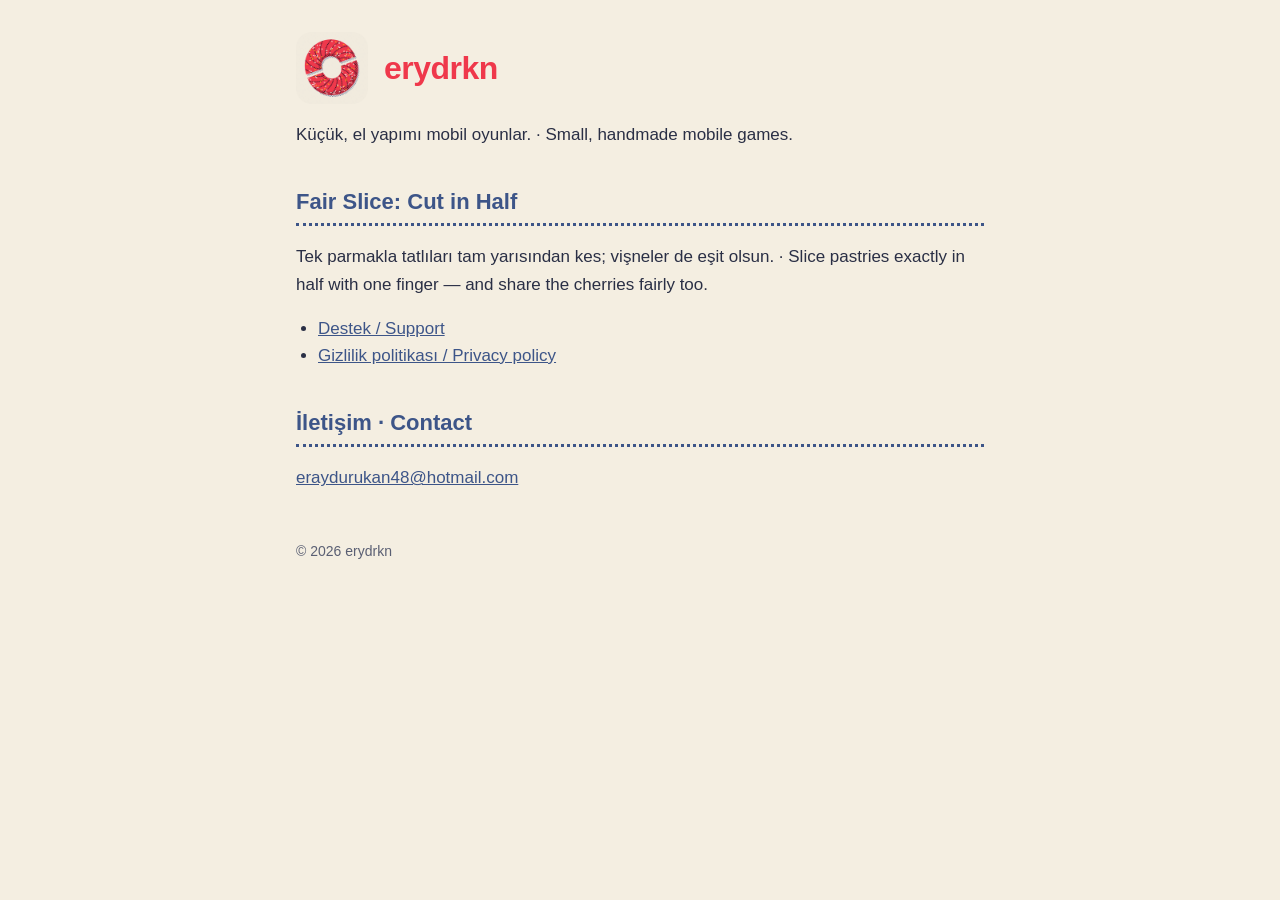
==== index.html @ 396bfcfc "site: Fair Slice destek, gizlilik, app-ads.txt Co-Authored-By: Claude Opus 5.5 <noreply@anthropic.co" ====
<!doctype html>
<html lang="tr">
<head>
<meta charset="utf-8">
<meta name="viewport" content="width=device-width, initial-scale=1">
<title>erydrkn — oyunlar</title>
<meta name="description" content="Fair Slice: Cut in Half geliştiricisinin sayfası.">
<link rel="icon" href="favicon.png">
<link rel="stylesheet" href="style.css">
</head>
<body>
<main>
  <header>
    <img src="fair-slice/icon-180.png" alt="">
    <h1>erydrkn</h1>
  </header>
  <p>Küçük, el yapımı mobil oyunlar. · Small, handmade mobile games.</p>

  <h2>Fair Slice: Cut in Half</h2>
  <p>Tek parmakla tatlıları tam yarısından kes; vişneler de eşit olsun. · Slice pastries exactly in half with one finger — and share the cherries fairly too.</p>
  <ul>
    <li><a href="fair-slice/">Destek / Support</a></li>
    <li><a href="fair-slice/privacy.html">Gizlilik politikası / Privacy policy</a></li>
  </ul>

  <h2>İletişim · Contact</h2>
  <p><a href="mailto:eraydurukan48@hotmail.com">eraydurukan48@hotmail.com</a></p>

  <footer>© 2026 erydrkn</footer>
</main>
</body>
</html>
---- style.css ----
/* Fair Slice — sade risograf sayfa stili (kâğıt #F4EEE1, domates #EF384B, lacivert #3D5588). */
:root { --paper: #F4EEE1; --ink1: #EF384B; --ink2: #3D5588; --deep: #2A2F45; --muted: #5A5F73; }
* { box-sizing: border-box; }
html { -webkit-text-size-adjust: 100%; }
body { margin: 0; background: var(--paper); color: var(--deep); font: 17px/1.6 -apple-system, BlinkMacSystemFont, "Segoe UI", Roboto, sans-serif; }
main { max-width: 720px; margin: 0 auto; padding: 32px 16px 64px; }
header { display: flex; align-items: center; gap: 16px; margin-bottom: 8px; }
header img { width: 72px; height: 72px; border-radius: 16px; }
h1 { color: var(--ink1); font-size: 32px; line-height: 1.15; margin: 0; letter-spacing: -0.5px; }
h2 { color: var(--ink2); font-size: 22px; margin: 36px 0 8px; border-bottom: 3px dotted var(--ink2); padding-bottom: 4px; }
h3 { font-size: 18px; margin: 24px 0 4px; }
a { color: var(--ink2); }
.lang { font-size: 15px; color: var(--muted); }
.lang a { margin-right: 12px; }
.note { color: var(--muted); font-size: 15px; }
hr { border: 0; border-top: 2px solid var(--ink1); margin: 48px 0; }
footer { margin-top: 48px; font-size: 14px; color: var(--muted); }
ul { padding-left: 22px; }
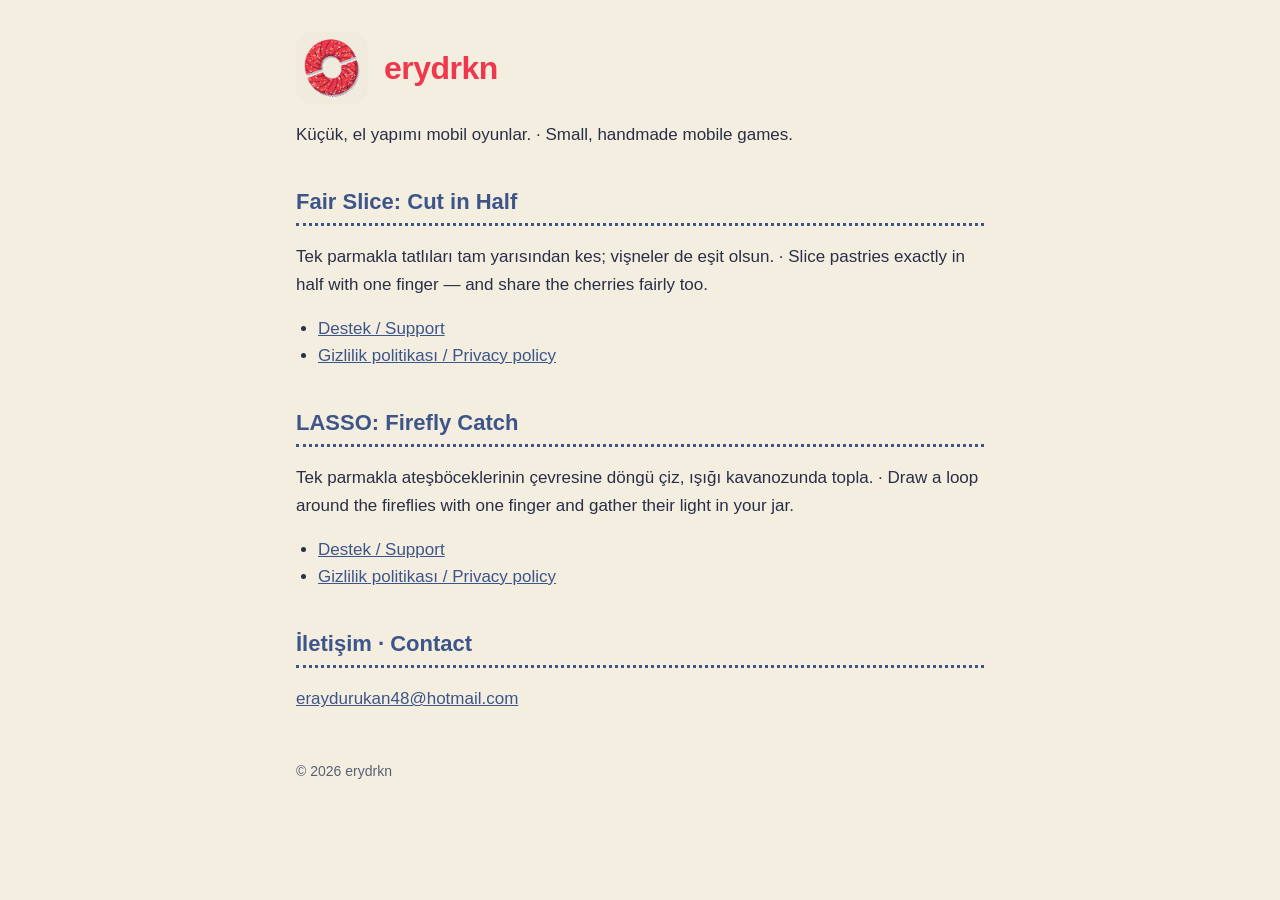
==== commit 66e89141: "LASSO privacy + support pages Co-Authored-By: Claude Opus 5.5 (1M context) <noreply@anthropic.com>" ====
--- a/index.html
+++ b/index.html
@@ -4,7 +4,7 @@
 <meta charset="utf-8">
 <meta name="viewport" content="width=device-width, initial-scale=1">
 <title>erydrkn — oyunlar</title>
-<meta name="description" content="Fair Slice: Cut in Half geliştiricisinin sayfası.">
+<meta name="description" content="Fair Slice: Cut in Half ve LASSO: Firefly Catch geliştiricisinin sayfası.">
 <link rel="icon" href="favicon.png">
 <link rel="stylesheet" href="style.css">
 </head>
@@ -23,6 +23,13 @@
     <li><a href="fair-slice/privacy.html">Gizlilik politikası / Privacy policy</a></li>
   </ul>
 
+  <h2>LASSO: Firefly Catch</h2>
+  <p>Tek parmakla ateşböceklerinin çevresine döngü çiz, ışığı kavanozunda topla. · Draw a loop around the fireflies with one finger and gather their light in your jar.</p>
+  <ul>
+    <li><a href="lasso/">Destek / Support</a></li>
+    <li><a href="lasso/privacy.html">Gizlilik politikası / Privacy policy</a></li>
+  </ul>
+
   <h2>İletişim · Contact</h2>
   <p><a href="mailto:eraydurukan48@hotmail.com">eraydurukan48@hotmail.com</a></p>
 
